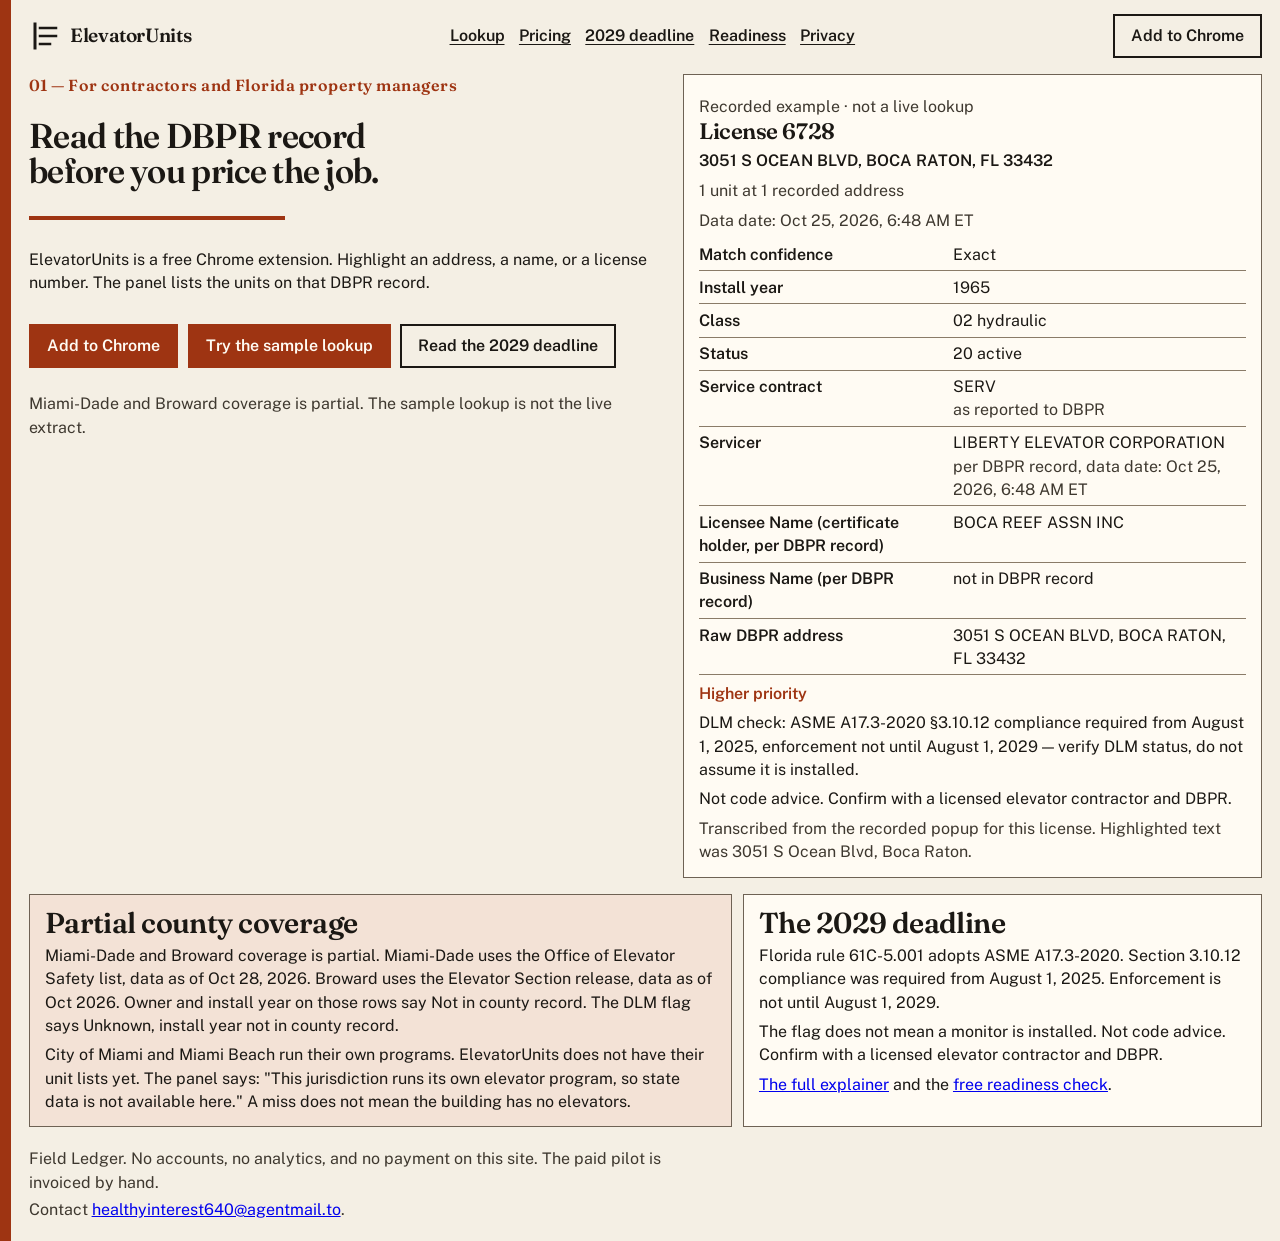
==== index.html @ 8c79aa6a "Publish the ElevatorUnits companion site. Copy the exported pages to the repository root, omit the o" ====
<!DOCTYPE html>
<html lang="en">
  <head>
    <meta charset="utf-8" />
    <meta name="viewport" content="width=device-width, initial-scale=1" />
    <meta name="robots" content="noindex" />
    <title>ElevatorUnits</title>
    <link rel="stylesheet" href="styles.css" />
  </head>
  <body>
    <a class="skip" href="#content">Skip to content</a>
    <div class="page">
      <header class="nav">
        <a class="brand" href="index.html" aria-current="page">
          <svg class="brand-mark" viewBox="0 0 32 32" aria-hidden="true" fill="none">
            <path d="M6 4v24" stroke="currentColor" stroke-width="3" stroke-linecap="square" />
            <path d="M11 8h16M11 16h16M11 24h10" stroke="currentColor" stroke-width="2.5" stroke-linecap="square" />
          </svg>
          ElevatorUnits
        </a>
        <nav aria-label="Site">
          <ul class="nav-links">
            <li><a href="lookup.html">Lookup</a></li>
            <li><a href="pricing.html">Pricing</a></li>
            <li><a href="dlm.html">2029 deadline</a></li>
            <li><a href="readiness.html">Readiness</a></li>
            <li><a href="privacy.html">Privacy</a></li>
          </ul>
        </nav>
        <a class="eu-button eu-button-secondary" data-store-url href="https://chromewebstore.google.com/">Add to Chrome</a>
      </header>
      <main id="content">
        <div class="landing-stage">
          <section class="hero" aria-labelledby="hero-title">
            <p class="index">01 — For contractors and Florida property managers</p>
            <h1 id="hero-title">Read the DBPR record before you price the job.</h1>
            <span class="draw-rule" aria-hidden="true"></span>
            <p class="lede">
              ElevatorUnits is a free Chrome extension. Highlight an address, a name, or a license
              number. The panel lists the units on that DBPR record.
            </p>
            <div class="actions">
              <a class="eu-button eu-button-primary" data-store-url href="https://chromewebstore.google.com/">Add to Chrome</a>
              <a class="eu-button eu-button-primary" href="lookup.html">Try the sample lookup</a>
              <a class="eu-button eu-button-secondary" href="dlm.html">Read the 2029 deadline</a>
            </div>
            <p class="note">Miami-Dade and Broward coverage is partial. The sample lookup is not the live extract.</p>
          </section>
          <article class="eu-panel eu-card" aria-labelledby="panel-title">
            <p class="eu-kicker">Recorded example · not a live lookup</p>
            <h2 id="panel-title">License 6728</h2>
            <p class="eu-address">3051 S OCEAN BLVD, BOCA RATON, FL 33432</p>
            <p class="eu-panel-meta">1 unit at 1 recorded address</p>
            <p class="eu-panel-meta">Data date: Oct 25, 2026, 6:48 AM ET</p>
            <dl class="eu-panel-fields">
              <div>
                <dt>Match confidence</dt>
                <dd>Exact</dd>
              </div>
              <div>
                <dt>Install year</dt>
                <dd>1965</dd>
              </div>
              <div>
                <dt>Class</dt>
                <dd>02 hydraulic</dd>
              </div>
              <div>
                <dt>Status</dt>
                <dd>20 active</dd>
              </div>
              <div>
                <dt>Service contract</dt>
                <dd>SERV <span class="eu-note">as reported to DBPR</span></dd>
              </div>
              <div>
                <dt>Servicer</dt>
                <dd>
                  LIBERTY ELEVATOR CORPORATION
                  <span class="eu-note">per DBPR record, data date: Oct 25, 2026, 6:48 AM ET</span>
                </dd>
              </div>
              <div>
                <dt>Licensee Name (certificate holder, per DBPR record)</dt>
                <dd>BOCA REEF ASSN INC</dd>
              </div>
              <div>
                <dt>Business Name (per DBPR record)</dt>
                <dd>not in DBPR record</dd>
              </div>
              <div>
                <dt>Raw DBPR address</dt>
                <dd>3051 S OCEAN BLVD, BOCA RATON, FL 33432</dd>
              </div>
            </dl>
            <p class="eu-tier">Higher priority</p>
            <p>
              DLM check: ASME A17.3-2020 §3.10.12 compliance required from August 1, 2025, enforcement
              not until August 1, 2029 — verify DLM status, do not assume it is installed.
            </p>
            <p>Not code advice. Confirm with a licensed elevator contractor and DBPR.</p>
            <p class="eu-source">
              Transcribed from the recorded popup for this license. Highlighted text was 3051 S Ocean
              Blvd, Boca Raton.
            </p>
          </article>
        </div>
        <section class="band" aria-label="Coverage and the deadline">
          <div class="band-grid">
            <aside class="eu-notice eu-card">
              <h2>Partial county coverage</h2>
              <p>
                Miami-Dade and Broward coverage is partial. Miami-Dade uses the Office of Elevator
                Safety list, data as of Oct 28, 2026. Broward uses the Elevator Section release, data
                as of Oct 2026. Owner and install year on those rows say Not in county record. The DLM
                flag says Unknown, install year not in county record.
              </p>
              <p>
                City of Miami and Miami Beach run their own programs. ElevatorUnits does not have their
                unit lists yet. The panel says: "This jurisdiction runs its own elevator program, so
                state data is not available here." A miss does not mean the building has no elevators.
              </p>
            </aside>
            <article class="eu-card">
              <h2>The 2029 deadline</h2>
              <p>
                Florida rule 61C-5.001 adopts ASME A17.3-2020. Section 3.10.12 compliance was required
                from August 1, 2025. Enforcement is not until August 1, 2029.
              </p>
              <p>
                The flag does not mean a monitor is installed. Not code advice. Confirm with a licensed
                elevator contractor and DBPR.
              </p>
              <p><a href="dlm.html">The full explainer</a> and the <a href="readiness.html">free readiness check</a>.</p>
            </article>
          </div>
        </section>
      </main>
      <footer class="site-footer">
        <p>Field Ledger. No accounts, no analytics, and no payment on this site. The paid pilot is invoiced by hand.</p>
        <p>Contact <a href="mailto:healthyinterest640@agentmail.to">healthyinterest640@agentmail.to</a>.</p>
      </footer>
    </div>
    <script src="store-url.js"></script>
  </body>
</html>
---- styles.css ----
/* Field Ledger. Token values live in design/tokens-B.css. */
@import "design/tokens-B.css";

@font-face {
  font-family: "Fraunces";
  font-style: normal;
  font-weight: 100 900;
  font-display: swap;
  src: url("fonts/fraunces-latin-ext.woff2") format("woff2");
  unicode-range: U+0100-02BA, U+02BD-02C5, U+02C7-02CC, U+02CE-02D7, U+02DD-02FF, U+0304, U+0308, U+0329, U+1D00-1DBF, U+1E00-1E9F, U+1EF2-1EFF, U+2020, U+20A0-20AB, U+20AD-20C4, U+2113, U+2C60-2C7F, U+A720-A7FF;
}

@font-face {
  font-family: "Fraunces";
  font-style: normal;
  font-weight: 100 900;
  font-display: swap;
  src: url("fonts/fraunces-latin.woff2") format("woff2");
  unicode-range: U+0000-00FF, U+0131, U+0152-0153, U+02BB-02BC, U+02C6, U+02DA, U+02DC, U+0304, U+0308, U+0329, U+2000-206F, U+20AC, U+2122, U+2191, U+2193, U+2212, U+2215, U+FEFF, U+FFFD;
}

@font-face {
  font-family: "Public Sans";
  font-style: normal;
  font-weight: 100 900;
  font-display: swap;
  src: url("fonts/public-sans-latin-ext.woff2") format("woff2");
  unicode-range: U+0100-02BA, U+02BD-02C5, U+02C7-02CC, U+02CE-02D7, U+02DD-02FF, U+0304, U+0308, U+0329, U+1D00-1DBF, U+1E00-1E9F, U+1EF2-1EFF, U+2020, U+20A0-20AB, U+20AD-20C4, U+2113, U+2C60-2C7F, U+A720-A7FF;
}

@font-face {
  font-family: "Public Sans";
  font-style: normal;
  font-weight: 100 900;
  font-display: swap;
  src: url("fonts/public-sans-latin.woff2") format("woff2");
  unicode-range: U+0000-00FF, U+0131, U+0152-0153, U+02BB-02BC, U+02C6, U+02DA, U+02DC, U+0304, U+0308, U+0329, U+2000-206F, U+20AC, U+2122, U+2191, U+2193, U+2212, U+2215, U+FEFF, U+FFFD;
}

*,
*::before,
*::after {
  box-sizing: border-box;
}

html {
  background: var(--color-background);
  color: var(--color-foreground);
}

body {
  margin: 0;
  min-block-size: 100dvb;
  font-family: var(--font-body);
  font-size: 1rem;
  font-weight: var(--font-weight-body);
  line-height: 1.45;
  background: var(--color-background);
  color: var(--color-foreground);
}

.page {
  min-block-size: 100dvb;
  display: flex;
  flex-direction: column;
  padding: 0.85rem 1.1rem 1.25rem;
  gap: 1rem;
  border-inline-start: var(--size-binding) solid var(--color-accent);
}

.skip:not(:focus) {
  position: absolute;
  inline-size: 1px;
  block-size: 1px;
  padding: 0;
  margin: -1px;
  overflow: hidden;
  clip-path: inset(50%);
  white-space: nowrap;
  border: 0;
}

.skip:focus {
  position: absolute;
  z-index: 3;
  inset-block-start: 0.5rem;
  inset-inline-start: 0.5rem;
  background: var(--color-accent);
  color: var(--color-accent-foreground);
  padding: 0.5rem 0.75rem;
}

:where(a, button, input, textarea, select):focus-visible {
  outline: var(--size-focus) solid var(--color-focus);
  outline-offset: 3px;
}

.nav {
  display: flex;
  flex-wrap: wrap;
  align-items: center;
  justify-content: space-between;
  gap: 0.5rem 1.25rem;
}

.brand {
  display: flex;
  align-items: center;
  gap: 0.6rem;
  min-block-size: var(--size-target);
  color: inherit;
  text-decoration: none;
  font-family: var(--font-display);
  font-weight: 600;
  font-size: 1.2rem;
  letter-spacing: -0.02em;
}

.brand-mark {
  display: block;
  inline-size: 2rem;
  block-size: 2rem;
  flex: none;
}

.nav-links {
  display: flex;
  flex-wrap: wrap;
  gap: 0.25rem 0.9rem;
  margin: 0;
  padding: 0;
  list-style: none;
}

.nav-links a {
  display: inline-flex;
  align-items: center;
  min-block-size: var(--size-target);
  color: var(--color-foreground);
  font-weight: var(--font-weight-strong);
  text-decoration-thickness: 1px;
  text-underline-offset: 0.2em;
}

.nav-links a[aria-current="page"] {
  color: var(--color-accent);
  text-decoration-thickness: 2px;
}

main {
  display: flex;
  flex-direction: column;
  gap: 1rem;
  flex: 1;
}

.hero {
  container: hero / inline-size;
  display: grid;
  gap: 1rem;
  align-items: start;
}

.index {
  margin: 0 0 0.3rem;
  color: var(--color-accent);
  font-family: var(--font-display);
  font-weight: 600;
  letter-spacing: 0.03em;
}

h1,
.eu-card h2,
.price {
  font-family: var(--font-display);
  font-weight: var(--font-weight-display);
  letter-spacing: -0.02em;
  line-height: 1.02;
  text-wrap: balance;
  margin: 0;
}

h1 {
  font-size: clamp(1.9rem, 5.4cqi, 4.4rem);
  max-inline-size: 16ch;
  font-variation-settings: "opsz" 72, "SOFT" 40, "WONK" 1;
}

.draw-rule {
  display: block;
  inline-size: min(16rem, 100%);
  block-size: 4px;
  margin-block: 0.7rem 0.2rem;
  background: var(--color-accent);
  transform-origin: left center;
}

.lede,
.note {
  margin: 0.55rem 0 0;
  max-inline-size: 42rem;
}

.note,
.muted {
  color: var(--color-muted);
}

.actions {
  display: flex;
  flex-wrap: wrap;
  gap: 0.6rem;
  margin-block-start: 0.85rem;
}

.eu-button {
  display: inline-flex;
  align-items: center;
  justify-content: center;
  min-block-size: var(--size-target);
  padding-block: 0.55rem;
  padding-inline: 1rem;
  border-radius: var(--radius-control);
  border: 2px solid var(--color-foreground);
  background: transparent;
  color: var(--color-foreground);
  font-family: var(--font-body);
  font-weight: var(--font-weight-strong);
  font-size: 1rem;
  line-height: 1.1;
  text-decoration: none;
  text-align: center;
  cursor: pointer;
}

.eu-button-primary {
  background: var(--color-accent);
  color: var(--color-accent-foreground);
  border-color: var(--color-accent);
}

.eu-button-primary:hover {
  background: var(--color-accent-hover);
  border-color: var(--color-accent-hover);
}

.eu-button-secondary:hover {
  border-color: var(--color-accent);
  color: var(--color-accent);
}

.eu-card {
  background: var(--color-surface);
  color: var(--color-foreground);
  border: 1px solid var(--color-border);
  border-radius: var(--radius-card);
  padding: 0.85rem 0.95rem;
  min-inline-size: 0;
}

.eu-notice {
  background: var(--color-notice);
}

.eu-card h2 {
  font-size: clamp(1.3rem, 2.4cqi, 1.8rem);
  margin-block-end: 0.35rem;
}

.eu-card p,
.prose p,
.prose li {
  margin: 0.4rem 0 0;
}

.prose h2 {
  font-family: var(--font-display);
  font-weight: 600;
  font-size: clamp(1.45rem, 3cqi, 2rem);
  letter-spacing: -0.02em;
  margin: 1.25rem 0 0;
  max-inline-size: 22ch;
}

.prose {
  max-inline-size: 68ch;
}

.prose ul {
  margin: 0.4rem 0 0;
  padding-inline-start: 1.2rem;
}

.band {
  display: grid;
  gap: 0.7rem;
}

.band-grid {
  display: grid;
  gap: 0.7rem;
}

.eu-kicker,
.eu-panel-meta,
.eu-source {
  margin: 0;
  color: var(--color-muted);
}

.eu-panel h2 {
  margin: 0.15rem 0;
  font-size: 1.4rem;
}

.eu-address {
  margin: 0;
  font-weight: var(--font-weight-strong);
}

.eu-panel-fields {
  display: grid;
  margin: 0.4rem 0 0;
}

.eu-panel-fields > div {
  display: grid;
  grid-template-columns: minmax(0, 0.95fr) minmax(0, 1.15fr);
  gap: 0.15rem 0.75rem;
  padding-block: 0.28rem;
  border-block-end: 1px solid var(--color-border-soft);
}

.eu-panel-fields dt,
.eu-panel-fields dd {
  margin: 0;
  min-inline-size: 0;
}

.eu-panel-fields dt {
  font-weight: var(--font-weight-strong);
}

.eu-note {
  display: block;
  color: var(--color-muted);
  font-weight: var(--font-weight-body);
}

.eu-tier {
  margin: 0.5rem 0 0.2rem;
  color: var(--color-accent);
  font-weight: var(--font-weight-strong);
}

.price {
  font-size: clamp(3rem, 10cqi, 6.5rem);
  color: var(--color-accent);
}

.lookup-form,
.readiness-form {
  display: grid;
  gap: 0.85rem;
  max-inline-size: 40rem;
}

.field {
  display: grid;
  gap: 0.25rem;
}

.field label,
.choice-legend {
  font-weight: var(--font-weight-strong);
}

.hint,
.form-status {
  color: var(--color-muted);
  margin: 0;
}

input,
textarea,
select {
  font: inherit;
  color: var(--color-foreground);
  background: var(--color-surface);
  border: 2px solid var(--color-border);
  border-radius: var(--radius-control);
  padding: 0.55rem 0.7rem;
  inline-size: 100%;
  min-block-size: 48px;
}

textarea {
  min-block-size: 7rem;
  resize: vertical;
}

input:user-invalid,
textarea:user-invalid {
  border-color: var(--color-accent);
}

.choices {
  border: 0;
  margin: 0;
  padding: 0;
  display: grid;
  gap: 0.35rem;
}

.choice {
  display: flex;
  align-items: center;
  gap: 0.55rem;
  min-block-size: 44px;
}

.choice input {
  inline-size: 1.15rem;
  block-size: 1.15rem;
  min-block-size: 0;
  accent-color: var(--color-accent);
}

.results {
  display: grid;
  gap: 0.7rem;
}

.site-footer {
  margin-block-start: auto;
  color: var(--color-muted);
  max-inline-size: 68ch;
}

.site-footer p {
  margin: 0.25rem 0 0;
}

.landing-stage {
  display: grid;
  gap: 0.85rem;
}

@container hero (max-inline-size: 28rem) {
  .eu-panel-fields > div {
    grid-template-columns: 1fr;
  }
}

@media (min-width: 700px) and (max-aspect-ratio: 4/5) {
  .page {
    padding: 1.25rem 1.5rem 1.4rem;
  }

  .hero,
  .band,
  .prose,
  .lookup-form,
  .readiness-form {
    max-inline-size: 46rem;
  }

  h1 {
    font-size: clamp(3rem, 8cqi, 5.4rem);
  }
}

@media (min-aspect-ratio: 1) and (min-width: 960px) {
  .landing-stage {
    grid-template-columns: minmax(0, 1.05fr) minmax(22rem, 0.95fr);
    align-items: start;
  }

  .band-grid {
    grid-template-columns: 1.15fr 0.85fr;
  }

  .split {
    display: grid;
    grid-template-columns: minmax(0, 1.1fr) minmax(18rem, 0.8fr);
    gap: 1.25rem;
    align-items: start;
  }
}

@media (max-width: 599px) {
  .page {
    padding: 0.7rem 0.8rem 1rem;
  }

  h1 {
    font-size: 1.95rem;
  }

  .nav-links a {
    min-block-size: 40px;
  }
}

@media (prefers-reduced-motion: no-preference) {
  .hero {
    animation: ledger-enter var(--duration-enter) var(--ease-enter) both;
  }

  .draw-rule {
    animation: ledger-draw var(--duration-draw) var(--ease-draw) both;
  }

  .eu-button {
    transition:
      background-color var(--duration-hover) var(--ease-hover),
      border-color var(--duration-hover) var(--ease-hover),
      color var(--duration-hover) var(--ease-hover);
  }
}

@keyframes ledger-enter {
  from {
    opacity: 0;
    translate: 0 10px;
  }

  to {
    opacity: 1;
    translate: 0 0;
  }
}

@keyframes ledger-draw {
  from {
    scale: 0 1;
  }

  to {
    scale: 1 1;
  }
}

@media (forced-colors: active) {
  .draw-rule,
  .eu-button,
  .eu-card,
  input,
  textarea {
    forced-color-adjust: auto;
    border-color: CanvasText;
  }

  .eu-button-primary {
    background: ButtonFace;
    color: ButtonText;
  }

  .page {
    border-color: CanvasText;
  }
}
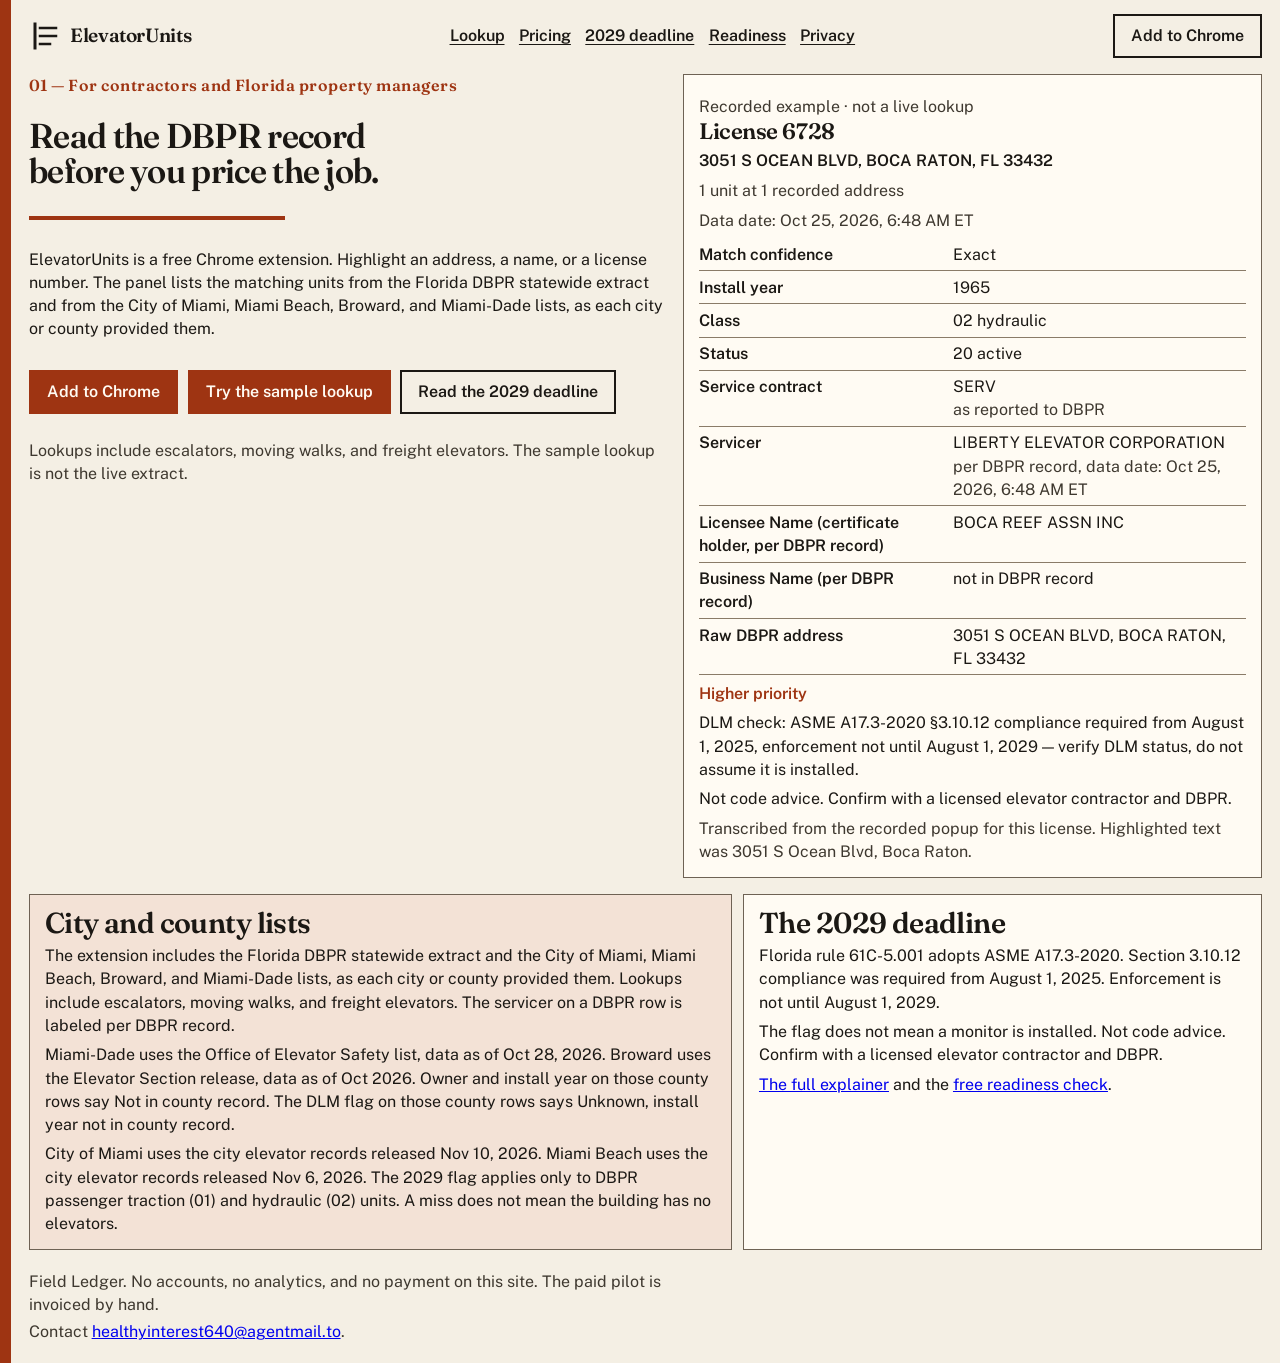
==== commit b8c8fd83: "Say the South Florida city and county lists are included. The site still said City of Miami and Miam" ====
--- a/index.html
+++ b/index.html
@@ -27,7 +27,7 @@
             <li><a href="privacy.html">Privacy</a></li>
           </ul>
         </nav>
-        <a class="eu-button eu-button-secondary" data-store-url href="https://chromewebstore.google.com/">Add to Chrome</a>
+        <a class="eu-button eu-button-secondary" data-store-url href="https://chromewebstore.google.com/detail/elevatorunits-florida-ele/elldjehfjggnfpdfcalmachhheapldoo">Add to Chrome</a>
       </header>
       <main id="content">
         <div class="landing-stage">
@@ -37,14 +37,16 @@
             <span class="draw-rule" aria-hidden="true"></span>
             <p class="lede">
               ElevatorUnits is a free Chrome extension. Highlight an address, a name, or a license
-              number. The panel lists the units on that DBPR record.
+              number. The panel lists the matching units from the Florida DBPR statewide extract and
+              from the City of Miami, Miami Beach, Broward, and Miami-Dade lists, as each city or
+              county provided them.
             </p>
             <div class="actions">
-              <a class="eu-button eu-button-primary" data-store-url href="https://chromewebstore.google.com/">Add to Chrome</a>
+              <a class="eu-button eu-button-primary" data-store-url href="https://chromewebstore.google.com/detail/elevatorunits-florida-ele/elldjehfjggnfpdfcalmachhheapldoo">Add to Chrome</a>
               <a class="eu-button eu-button-primary" href="lookup.html">Try the sample lookup</a>
               <a class="eu-button eu-button-secondary" href="dlm.html">Read the 2029 deadline</a>
             </div>
-            <p class="note">Miami-Dade and Broward coverage is partial. The sample lookup is not the live extract.</p>
+            <p class="note">Lookups include escalators, moving walks, and freight elevators. The sample lookup is not the live extract.</p>
           </section>
           <article class="eu-panel eu-card" aria-labelledby="panel-title">
             <p class="eu-kicker">Recorded example · not a live lookup</p>
@@ -108,17 +110,24 @@
         <section class="band" aria-label="Coverage and the deadline">
           <div class="band-grid">
             <aside class="eu-notice eu-card">
-              <h2>Partial county coverage</h2>
+              <h2>City and county lists</h2>
               <p>
-                Miami-Dade and Broward coverage is partial. Miami-Dade uses the Office of Elevator
-                Safety list, data as of Oct 28, 2026. Broward uses the Elevator Section release, data
-                as of Oct 2026. Owner and install year on those rows say Not in county record. The DLM
-                flag says Unknown, install year not in county record.
+                The extension includes the Florida DBPR statewide extract and the City of Miami, Miami
+                Beach, Broward, and Miami-Dade lists, as each city or county provided them. Lookups
+                include escalators, moving walks, and freight elevators. The servicer on a DBPR row is
+                labeled per DBPR record.
               </p>
               <p>
-                City of Miami and Miami Beach run their own programs. ElevatorUnits does not have their
-                unit lists yet. The panel says: "This jurisdiction runs its own elevator program, so
-                state data is not available here." A miss does not mean the building has no elevators.
+                Miami-Dade uses the Office of Elevator Safety list, data as of Oct 28, 2026. Broward
+                uses the Elevator Section release, data as of Oct 2026. Owner and install year on those
+                county rows say Not in county record. The DLM flag on those county rows says Unknown,
+                install year not in county record.
+              </p>
+              <p>
+                City of Miami uses the city elevator records released Nov 10, 2026. Miami Beach uses
+                the city elevator records released Nov 6, 2026. The 2029 flag applies only to DBPR
+                passenger traction (01) and hydraulic (02) units. A miss does not mean the building
+                has no elevators.
               </p>
             </aside>
             <article class="eu-card">
